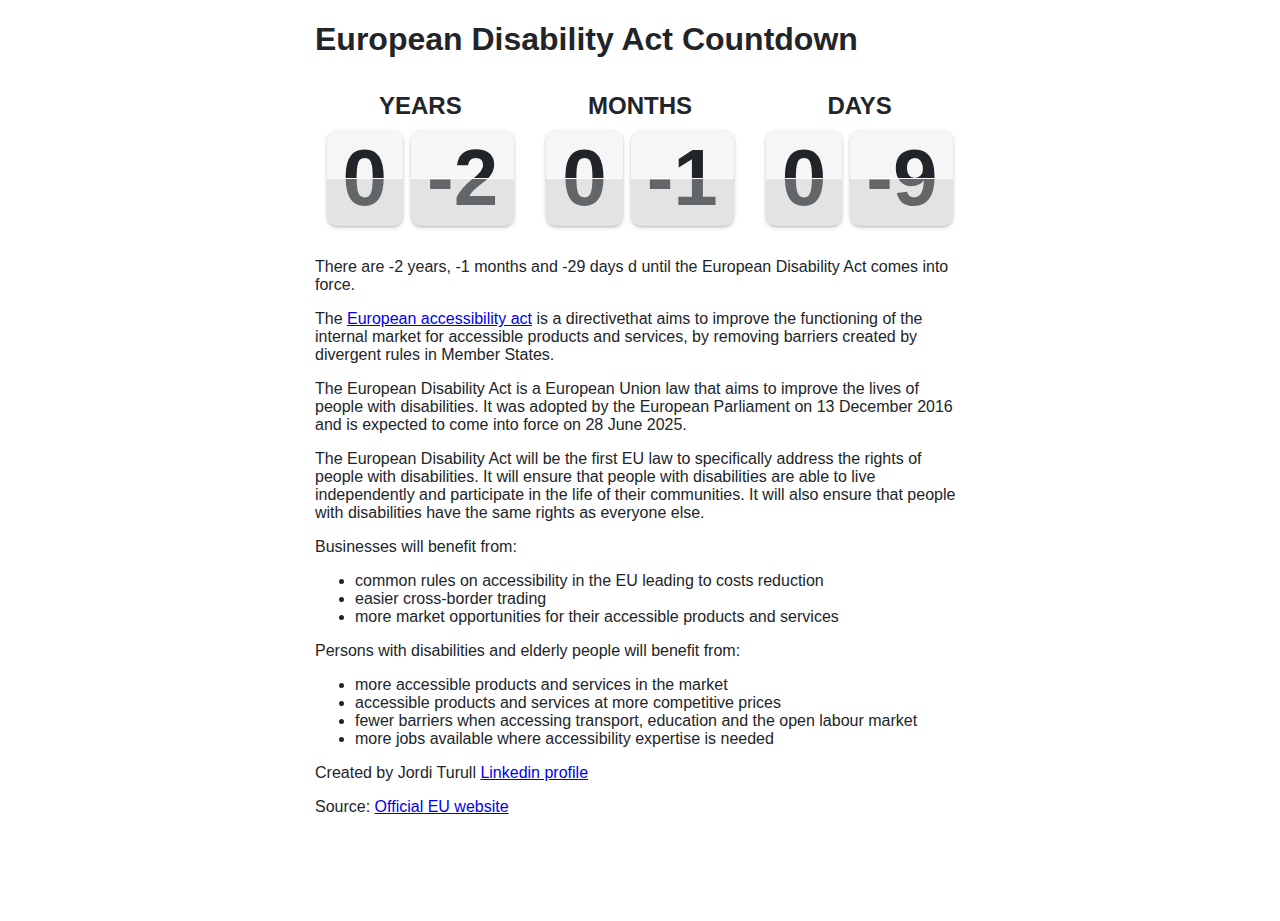
==== index.html @ bbeca7ce "fix: adjustments" ====
<!DOCTYPE html>
<html lang="en">
  <head>
    <title>European Disability Act Countdown</title>
    <meta name="viewport" content="width=device-width, initial-scale=1" />
    <meta
      name="description"
      content="Countdown for The European Disability Act is a European Union law that aims to
    improve the lives of people with disabilities."
    />
    <meta
      name="keywords"
      content="European Disability Act, European Union, law, disability, countdown, accessibility, a11y, A11yByXorx"
    />
    <meta name="author" content="Jordi Turull" />
    <meta name="robots" content="index, follow" />
    <style>
      html,
      body {
        height: 100%;
        width: 100%;
        margin: 0 auto;
        padding: 0;
        max-width: 650px;
      }
      body {
        font-family: "Helvetica Neue", Arial, Helvetica, sans-serif;
        font-size: 1rem;
        color: #212529;
        text-align: left;
        background-color: #fff;
      }
      .clock {
        display: flex;
        justify-content: center;
        align-items: center;
        gap: 2rem;
        margin: 2rem 0;
      }
      .clock > div {
        display: flex;
        flex-direction: column-reverse;
        justify-content: center;
        align-items: center;
      }
      .t {
        gap: 0.5rem;
        display: flex;
        flex-direction: row;
      }
      .d {
        font-size: 5rem;
        padding: 0.5rem 1rem;
        background-color: #f6f6f6;
        position: relative;
        border-radius: 10px;
        overflow: hidden;
        font-weight: 700;
        line-height: 1;
        box-shadow: rgba(50, 50, 93, 0.25) 0px 2px 5px -1px,
          rgba(0, 0, 0, 0.3) 0px 1px 3px -1px;
      }
      .d:before {
        content: "";
        display: block;
        left: 0;
        right: 0;
        top: 50%;
        bottom: 0;
        background: rgba(200, 200, 200, 0.4);
        position: absolute;
        border-top: 1px solid #fff;
      }
      .l {
        margin-bottom: 0.5rem;
        font-size: 1.5rem;
        line-height: 2rem;
        text-transform: uppercase;
        font-weight: 800;
      }
    </style>
  </head>
  <body>
    <noscript>
      <div class="no-script">
        <p>
          This page needs JavaScript to work properly. Please enable it to
          continue.
        </p>
      </div>
    </noscript>
    <header id="header">
      <h1>European Disability Act Countdown</h1>
    </header>
    <main id="container">
      <div class="clock" aria-hidden="true">
        <div class="yy">
          <div class="t">
            <div id="y-1" class="d">0</div>
            <div id="y-2" class="d">0</div>
          </div>
          <div class="l">Years</div>
        </div>
        <div class="mm">
          <div class="t">
            <div id="m-1" class="d">0</div>
            <div id="m-2" class="d">0</div>
          </div>
          <div class="l">Months</div>
        </div>
        <div class="dd">
          <div class="t">
            <div id="d-1" class="d">0</div>
            <div id="d-2" class="d">0</div>
          </div>
          <div class="l">Days</div>
        </div>
      </div>
      <div id="content">
        <p>
          There are <span id="countdown"></span> d until the European Disability
          Act comes into force.
        </p>
        <p>
          The
          <a
            href="https://eur-lex.europa.eu/legal-content/EN/TXT/?uri=CELEX%3A32019L0882"
            >European accessibility act</a
          >
          is a directivethat aims to improve the functioning of the internal
          market for accessible products and services, by removing barriers
          created by divergent rules in Member States.
        </p>
        <p>
          The European Disability Act is a European Union law that aims to
          improve the lives of people with disabilities. It was adopted by the
          European Parliament on 13 December 2016 and is expected to come into
          force on 28 June 2025.
        </p>
        <p>
          The European Disability Act will be the first EU law to specifically
          address the rights of people with disabilities. It will ensure that
          people with disabilities are able to live independently and
          participate in the life of their communities. It will also ensure that
          people with disabilities have the same rights as everyone else.
        </p>
        <p>Businesses will benefit from:</p>
        <ul>
          <li>
            common rules on accessibility in the EU leading to costs reduction
          </li>
          <li>easier cross-border trading</li>
          <li>
            more market opportunities for their accessible products and services
          </li>
        </ul>
        <p>Persons with disabilities and elderly people will benefit from:</p>
        <ul>
          <li>more accessible products and services in the market</li>
          <li>accessible products and services at more competitive prices</li>
          <li>
            fewer barriers when accessing transport, education and the open
            labour market
          </li>
          <li>more jobs available where accessibility expertise is needed</li>
        </ul>
      </div>
    </main>
    <footer>
      <p>
        Created by Jordi Turull
        <a href="https://www.linkedin.com/in/jorditurull/">Linkedin profile</a>
      </p>
      <p>
        Source:
        <a href="https://ec.europa.eu/social/main.jsp?catId=1202"
          >Official EU website</a
        >
      </p>
    </footer>
    <script>
      const ead = new Date("Jun 28, 2025 00:00:00").getTime(),
        n = new Date().getTime(),
        d = ead - n,
        y = Math.floor(d / 31536e6);
      document.getElementById("y-1").innerHTML = 0;
      const y2 = y % 10;
      document.getElementById("y-2").innerHTML = y2;
      const m = Math.floor((d % 31536e6) / 2592e6),
        mFirstDigit = Math.floor(m / 10);
      document.getElementById("m-1").innerHTML =
        mFirstDigit > 0 ? mFirstDigit : 0;
      const mSecondDigit = m % 10;
      document.getElementById("m-2").innerHTML = mSecondDigit;
      let dy = Math.floor((d % 31536e6) / 864e5);
      for (; dy >= 30; ) dy -= 30;
      const d1 = Math.floor(dy / 10);
      document.getElementById("d-1").innerHTML = d1 > 0 ? d1 : 0;
      const d2 = dy % 10;
      (document.getElementById("d-2").innerHTML = d2),
        (document.getElementById("countdown").innerHTML =
          y + " years, " + m + " months and " + dy + " days ");
    </script>
  </body>
</html>
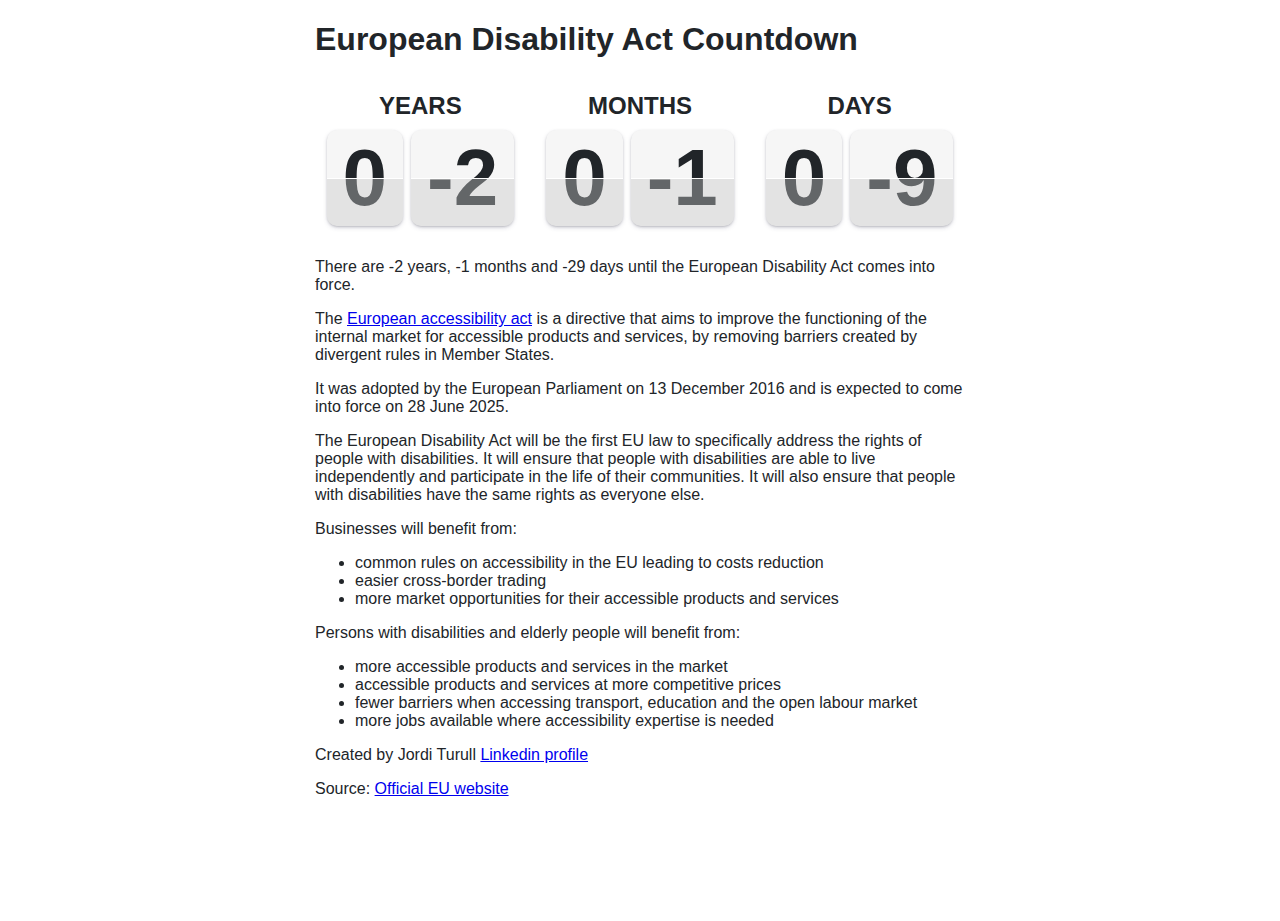
==== commit 05745afd: "fix: typos" ====
--- a/index.html
+++ b/index.html
@@ -118,7 +118,7 @@
       </div>
       <div id="content">
         <p>
-          There are <span id="countdown"></span> d until the European Disability
+          There are <span id="countdown"></span> until the European Disability
           Act comes into force.
         </p>
         <p>
@@ -127,15 +127,13 @@
             href="https://eur-lex.europa.eu/legal-content/EN/TXT/?uri=CELEX%3A32019L0882"
             >European accessibility act</a
           >
-          is a directivethat aims to improve the functioning of the internal
+          is a directive that aims to improve the functioning of the internal
           market for accessible products and services, by removing barriers
           created by divergent rules in Member States.
         </p>
         <p>
-          The European Disability Act is a European Union law that aims to
-          improve the lives of people with disabilities. It was adopted by the
-          European Parliament on 13 December 2016 and is expected to come into
-          force on 28 June 2025.
+          It was adopted by the European Parliament on 13 December 2016 and is
+          expected to come into force on 28 June 2025.
         </p>
         <p>
           The European Disability Act will be the first EU law to specifically
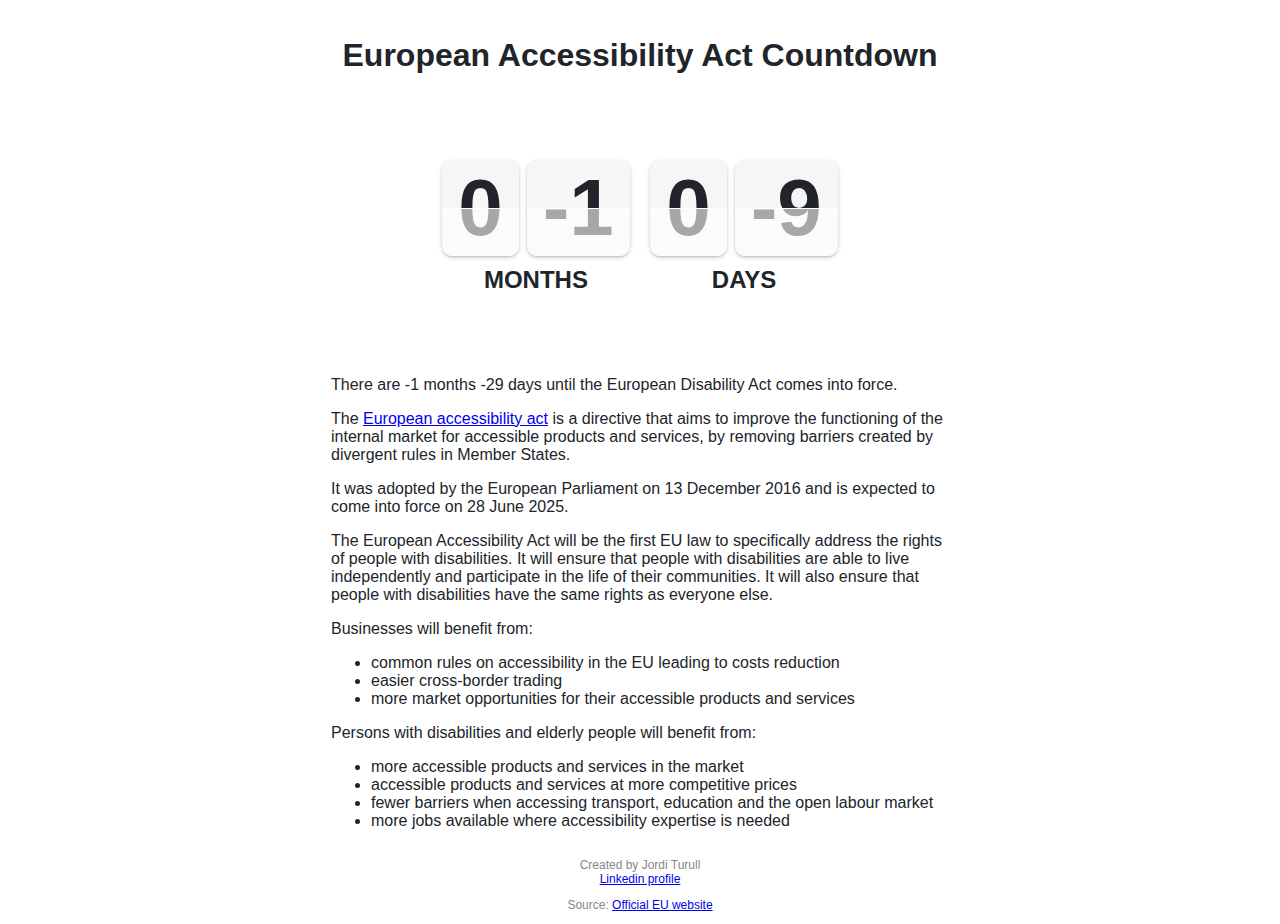
==== commit a8ea7c87: "Update index.html with latest minified JS" ====
--- a/index.html
+++ b/index.html
@@ -1,19 +1,26 @@
 <!DOCTYPE html>
 <html lang="en">
   <head>
-    <title>European Disability Act Countdown</title>
+    <title>European Accessibility Act Countdown</title>
     <meta name="viewport" content="width=device-width, initial-scale=1" />
     <meta
       name="description"
-      content="Countdown for The European Disability Act is a European Union law that aims to
+      content="Countdown for The European Accessibility Act is a European Union law that aims to
     improve the lives of people with disabilities."
     />
     <meta
       name="keywords"
-      content="European Disability Act, European Union, law, disability, countdown, accessibility, a11y, A11yByXorx"
+      content="European Disability Act, European Accessibility Act, European Union, law, disability, countdown, accessibility, a11y, A11yByXorx"
     />
     <meta name="author" content="Jordi Turull" />
     <meta name="robots" content="index, follow" />
+    <script
+      async
+      defer
+      data-website-id="e83d3d60-ba15-4dfb-9584-798329a6c301"
+      src="https://data.happergy.es/umami.js"
+      data-domains="ixorx.github.io,www.eaa-countdown.eu,eaa-countdown.eu"
+    ></script>
     <style>
       html,
       body {
@@ -22,6 +29,7 @@
         margin: 0 auto;
         padding: 0;
         max-width: 650px;
+        box-sizing: border-box;
       }
       body {
         font-family: "Helvetica Neue", Arial, Helvetica, sans-serif;
@@ -29,19 +37,21 @@
         color: #212529;
         text-align: left;
         background-color: #fff;
+        padding: 16px;
+        display: grid;
+        grid-template-rows: auto 1fr;
+      }
+      h1 {
+        text-align: center;
       }
       .clock {
-        display: flex;
-        justify-content: center;
-        align-items: center;
-        gap: 2rem;
         margin: 2rem 0;
+        text-align: center;
       }
       .clock > div {
-        display: flex;
-        flex-direction: column-reverse;
-        justify-content: center;
-        align-items: center;
+        display: inline-block;
+        text-align: center;
+        margin: 0 0.5rem;
       }
       .t {
         gap: 0.5rem;
@@ -49,8 +59,9 @@
         flex-direction: row;
       }
       .d {
-        font-size: 5rem;
-        padding: 0.5rem 1rem;
+        display: inline-block;
+        font-size: 3rem;
+        padding: 0.5rem;
         background-color: #f6f6f6;
         position: relative;
         border-radius: 10px;
@@ -67,16 +78,58 @@
         right: 0;
         top: 50%;
         bottom: 0;
-        background: rgba(200, 200, 200, 0.4);
+        background: rgba(255, 255, 255, 0.6);
         position: absolute;
         border-top: 1px solid #fff;
       }
       .l {
         margin-bottom: 0.5rem;
-        font-size: 1.5rem;
+        font-size: 1rem;
         line-height: 2rem;
         text-transform: uppercase;
         font-weight: 800;
+      }
+      footer {
+        text-align: center;
+        color: #888;
+        font-size: 0.75rem;
+      }
+      a:focus {
+        outline: 2px dashed #bb86fd;
+      }
+      @media screen and (min-width: 550px) {
+        .d {
+          padding: 0.5rem 1rem;
+          font-size: 5rem;
+        }
+        .clock {
+          margin: 4rem auto;
+        }
+        .l {
+          font-size: 1.5rem;
+          line-height: 3rem;
+        }
+      }
+      @media (prefers-color-scheme: dark) {
+        body {
+          background: #292929;
+          color: #f2e7ff;
+        }
+        a {
+          color: #bb86fd;
+          text-decoration: underline;
+        }
+        footer {
+          color: #ccc;
+        }
+        .d {
+          background-color: #23036a;
+          color: #995eff;
+        }
+        .d::before {
+          background: rgba(35, 3, 106, 0.5);
+          border-top: 1px solid #777;
+        }
       }
     </style>
   </head>
@@ -90,17 +143,10 @@
       </div>
     </noscript>
     <header id="header">
-      <h1>European Disability Act Countdown</h1>
+      <h1>European Accessibility Act Countdown</h1>
     </header>
-    <main id="container">
+    <main>
       <div class="clock" aria-hidden="true">
-        <div class="yy">
-          <div class="t">
-            <div id="y-1" class="d">0</div>
-            <div id="y-2" class="d">0</div>
-          </div>
-          <div class="l">Years</div>
-        </div>
         <div class="mm">
           <div class="t">
             <div id="m-1" class="d">0</div>
@@ -136,11 +182,11 @@
           expected to come into force on 28 June 2025.
         </p>
         <p>
-          The European Disability Act will be the first EU law to specifically
-          address the rights of people with disabilities. It will ensure that
-          people with disabilities are able to live independently and
-          participate in the life of their communities. It will also ensure that
-          people with disabilities have the same rights as everyone else.
+          The European Accessibility Act will be the first EU law to
+          specifically address the rights of people with disabilities. It will
+          ensure that people with disabilities are able to live independently
+          and participate in the life of their communities. It will also ensure
+          that people with disabilities have the same rights as everyone else.
         </p>
         <p>Businesses will benefit from:</p>
         <ul>
@@ -166,7 +212,7 @@
     </main>
     <footer>
       <p>
-        Created by Jordi Turull
+        Created by Jordi Turull<br />
         <a href="https://www.linkedin.com/in/jorditurull/">Linkedin profile</a>
       </p>
       <p>
@@ -177,27 +223,7 @@
       </p>
     </footer>
     <script>
-      const ead = new Date("Jun 28, 2025 00:00:00").getTime(),
-        n = new Date().getTime(),
-        d = ead - n,
-        y = Math.floor(d / 31536e6);
-      document.getElementById("y-1").innerHTML = 0;
-      const y2 = y % 10;
-      document.getElementById("y-2").innerHTML = y2;
-      const m = Math.floor((d % 31536e6) / 2592e6),
-        mFirstDigit = Math.floor(m / 10);
-      document.getElementById("m-1").innerHTML =
-        mFirstDigit > 0 ? mFirstDigit : 0;
-      const mSecondDigit = m % 10;
-      document.getElementById("m-2").innerHTML = mSecondDigit;
-      let dy = Math.floor((d % 31536e6) / 864e5);
-      for (; dy >= 30; ) dy -= 30;
-      const d1 = Math.floor(dy / 10);
-      document.getElementById("d-1").innerHTML = d1 > 0 ? d1 : 0;
-      const d2 = dy % 10;
-      (document.getElementById("d-2").innerHTML = d2),
-        (document.getElementById("countdown").innerHTML =
-          y + " years, " + m + " months and " + dy + " days ");
+const eadDueDate=new Date("Jun 28, 2025 00:00:00").getTime(),now=new Date().getTime(),distance=eadDueDate-now,years=Math.floor(distance/31536e6);let months=Math.floor(distance%31536e6/2592e6);const monthsFirstDigit=Math.floor(months/10);document.getElementById("m-1").innerHTML=monthsFirstDigit>0?monthsFirstDigit:0;const monthsSecondDigit=months%10;document.getElementById("m-2").innerHTML=monthsSecondDigit;let days=Math.floor(distance%31536e6/864e5);for(;days>=30;)days-=30;const daysFirstDigit=Math.floor(days/10);document.getElementById("d-1").innerHTML=daysFirstDigit>0?daysFirstDigit:0;const daysSecondDigit=days%10;document.getElementById("d-2").innerHTML=daysSecondDigit,document.getElementById("countdown").innerHTML=months+" months "+days+" days ";
     </script>
   </body>
 </html>
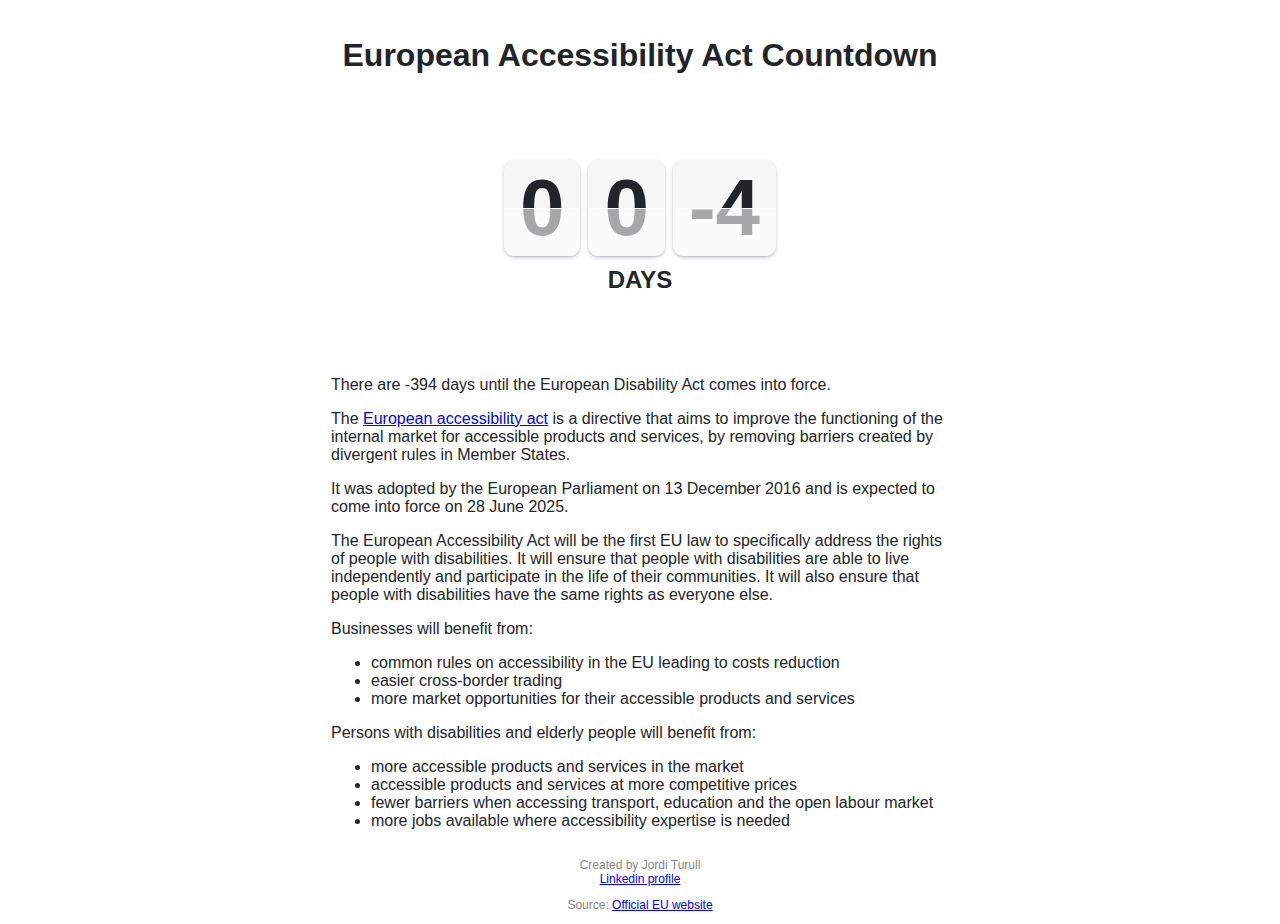
==== commit 5578c596: "fix: days" ====
--- a/index.html
+++ b/index.html
@@ -5,7 +5,7 @@
     <meta name="viewport" content="width=device-width, initial-scale=1" />
     <meta
       name="description"
-      content="Countdown for The European Accessibility Act is a European Union law that aims to
+      content="Countdown for The European Accessibility Act (EAA). EAA is the European Union law that aims to
     improve the lives of people with disabilities."
     />
     <meta
@@ -18,7 +18,7 @@
       async
       defer
       data-website-id="e83d3d60-ba15-4dfb-9584-798329a6c301"
-      src="https://data.happergy.es/umami.js"
+      src="https://data.happergy.es/script.js"
       data-domains="ixorx.github.io,www.eaa-countdown.eu,eaa-countdown.eu"
     ></script>
     <style>
@@ -147,15 +147,9 @@
     </header>
     <main>
       <div class="clock" aria-hidden="true">
-        <div class="mm">
-          <div class="t">
-            <div id="m-1" class="d">0</div>
-            <div id="m-2" class="d">0</div>
-          </div>
-          <div class="l">Months</div>
-        </div>
         <div class="dd">
           <div class="t">
+            <div id="d-0" class="d">0</div>
             <div id="d-1" class="d">0</div>
             <div id="d-2" class="d">0</div>
           </div>
@@ -223,7 +217,17 @@
       </p>
     </footer>
     <script>
-const eadDueDate=new Date("Jun 28, 2025 00:00:00").getTime(),now=new Date().getTime(),distance=eadDueDate-now,years=Math.floor(distance/31536e6);let months=Math.floor(distance%31536e6/2592e6);const monthsFirstDigit=Math.floor(months/10);document.getElementById("m-1").innerHTML=monthsFirstDigit>0?monthsFirstDigit:0;const monthsSecondDigit=months%10;document.getElementById("m-2").innerHTML=monthsSecondDigit;let days=Math.floor(distance%31536e6/864e5);for(;days>=30;)days-=30;const daysFirstDigit=Math.floor(days/10);document.getElementById("d-1").innerHTML=daysFirstDigit>0?daysFirstDigit:0;const daysSecondDigit=days%10;document.getElementById("d-2").innerHTML=daysSecondDigit,document.getElementById("countdown").innerHTML=months+" months "+days+" days ";
+      const eadDueDate = new Date("Jun 28, 2025 00:00:00").getTime();
+      const now = new Date().getTime();
+      const distance = eadDueDate - now;
+      const days = Math.round(distance / (1000 * 3600 * 24));
+      const d0 = Math.floor(days / 100);
+      document.getElementById("d-0").innerHTML = d0 > 0 ? d0 : 0;
+      const d1 = Math.floor(days / 10) % 10;
+      document.getElementById("d-1").innerHTML = d1 > 0 ? d1 : 0;
+      const d2 = Math.floor(days) % 10;
+      document.getElementById("d-2").innerHTML = d2;
+      document.getElementById("countdown").innerHTML = days + " days ";
     </script>
   </body>
 </html>
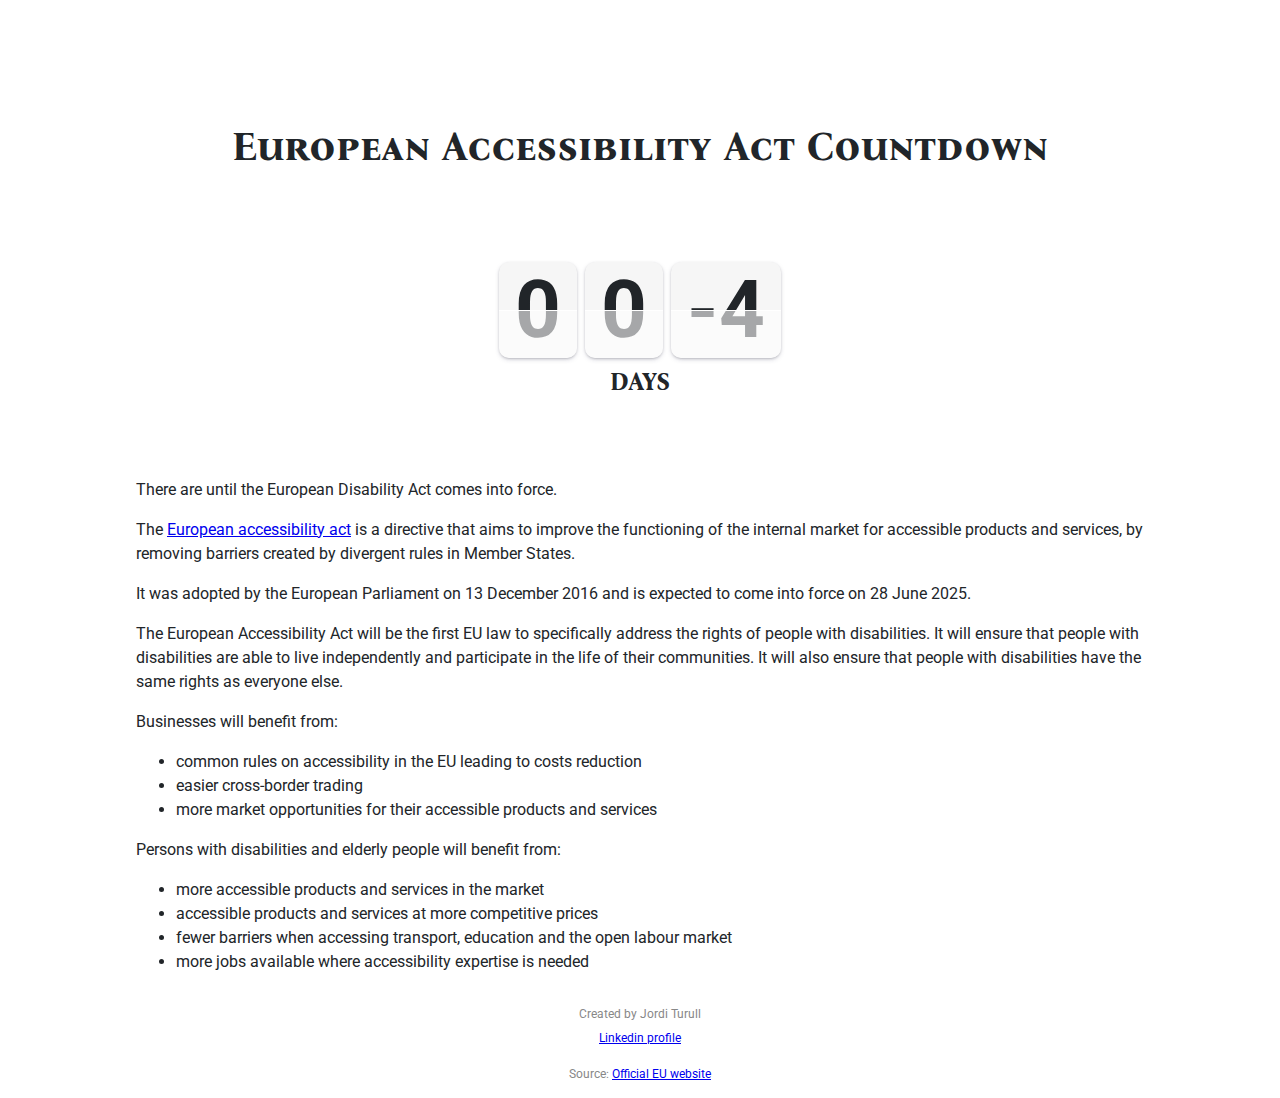
==== commit 66c0eb31: "feat: add menu component" ====
--- a/index.html
+++ b/index.html
@@ -1,4 +1,4 @@
-<!DOCTYPE html>
+<!doctype html>
 <html lang="en">
   <head>
     <title>European Accessibility Act Countdown</title>
@@ -12,6 +12,7 @@
       name="keywords"
       content="European Disability Act, European Accessibility Act, European Union, law, disability, countdown, accessibility, a11y, A11yByXorx"
     />
+    <meta charset="UTF-8" />
     <meta name="author" content="Jordi Turull" />
     <meta name="robots" content="index, follow" />
     <script
@@ -21,117 +22,13 @@
       src="https://data.happergy.es/script.js"
       data-domains="ixorx.github.io,www.eaa-countdown.eu,eaa-countdown.eu"
     ></script>
-    <style>
-      html,
-      body {
-        height: 100%;
-        width: 100%;
-        margin: 0 auto;
-        padding: 0;
-        max-width: 650px;
-        box-sizing: border-box;
-      }
-      body {
-        font-family: "Helvetica Neue", Arial, Helvetica, sans-serif;
-        font-size: 1rem;
-        color: #212529;
-        text-align: left;
-        background-color: #fff;
-        padding: 16px;
-        display: grid;
-        grid-template-rows: auto 1fr;
-      }
-      h1 {
-        text-align: center;
-      }
-      .clock {
-        margin: 2rem 0;
-        text-align: center;
-      }
-      .clock > div {
-        display: inline-block;
-        text-align: center;
-        margin: 0 0.5rem;
-      }
-      .t {
-        gap: 0.5rem;
-        display: flex;
-        flex-direction: row;
-      }
-      .d {
-        display: inline-block;
-        font-size: 3rem;
-        padding: 0.5rem;
-        background-color: #f6f6f6;
-        position: relative;
-        border-radius: 10px;
-        overflow: hidden;
-        font-weight: 700;
-        line-height: 1;
-        box-shadow: rgba(50, 50, 93, 0.25) 0px 2px 5px -1px,
-          rgba(0, 0, 0, 0.3) 0px 1px 3px -1px;
-      }
-      .d:before {
-        content: "";
-        display: block;
-        left: 0;
-        right: 0;
-        top: 50%;
-        bottom: 0;
-        background: rgba(255, 255, 255, 0.6);
-        position: absolute;
-        border-top: 1px solid #fff;
-      }
-      .l {
-        margin-bottom: 0.5rem;
-        font-size: 1rem;
-        line-height: 2rem;
-        text-transform: uppercase;
-        font-weight: 800;
-      }
-      footer {
-        text-align: center;
-        color: #888;
-        font-size: 0.75rem;
-      }
-      a:focus {
-        outline: 2px dashed #bb86fd;
-      }
-      @media screen and (min-width: 550px) {
-        .d {
-          padding: 0.5rem 1rem;
-          font-size: 5rem;
-        }
-        .clock {
-          margin: 4rem auto;
-        }
-        .l {
-          font-size: 1.5rem;
-          line-height: 3rem;
-        }
-      }
-      @media (prefers-color-scheme: dark) {
-        body {
-          background: #292929;
-          color: #f2e7ff;
-        }
-        a {
-          color: #bb86fd;
-          text-decoration: underline;
-        }
-        footer {
-          color: #ccc;
-        }
-        .d {
-          background-color: #23036a;
-          color: #995eff;
-        }
-        .d::before {
-          background: rgba(35, 3, 106, 0.5);
-          border-top: 1px solid #777;
-        }
-      }
-    </style>
+    <link rel="preconnect" href="https://fonts.googleapis.com" />
+    <link rel="preconnect" href="https://fonts.gstatic.com" crossorigin />
+    <link
+      href="https://fonts.googleapis.com/css2?family=Bona+Nova+SC:ital,wght@0,400;0,700;1,400&family=Roboto:ital,wght@0,100..900;1,100..900&display=swap"
+      rel="stylesheet"
+    />
+    <link rel="stylesheet" href="styles.css" />
   </head>
   <body>
     <noscript>
@@ -216,18 +113,15 @@
         >
       </p>
     </footer>
+    <script src="time.js"></script>
     <script>
-      const eadDueDate = new Date("Jun 28, 2025 00:00:00").getTime();
-      const now = new Date().getTime();
-      const distance = eadDueDate - now;
-      const days = Math.round(distance / (1000 * 3600 * 24));
-      const d0 = Math.floor(days / 100);
-      document.getElementById("d-0").innerHTML = d0 > 0 ? d0 : 0;
-      const d1 = Math.floor(days / 10) % 10;
-      document.getElementById("d-1").innerHTML = d1 > 0 ? d1 : 0;
-      const d2 = Math.floor(days) % 10;
-      document.getElementById("d-2").innerHTML = d2;
-      document.getElementById("countdown").innerHTML = days + " days ";
+      document.addEventListener("DOMContentLoaded", function () {
+        const { days, d0, d1, d2 } = calculateCountdown("2025-06-28T00:00:00");
+        document.getElementById("d-0").innerHTML = d0;
+        document.getElementById("d-1").innerHTML = d1;
+        document.getElementById("d-2").innerHTML = d2;
+        document.getElementById("countdown").innerHTML = days + " days";
+      });
     </script>
   </body>
 </html>
--- a/styles.css
+++ b/styles.css
@@ -0,0 +1,167 @@
+* {
+  box-sizing: border-box;
+}
+
+html,
+body {
+  height: 100%;
+  width: 100%;
+  margin: 0 auto;
+  padding: 0;
+  max-width: 750px;
+  box-sizing: border-box;
+}
+body {
+  font-family: "Roboto", Arial, Helvetica, sans-serif;
+  font-size: 1rem;
+  font-optical-sizing: auto;
+  font-weight: 400;
+  font-style: normal;
+  font-variation-settings: "wdth" 100;
+  color: #212529;
+  text-align: left;
+  background-color: #fff;
+  padding: 16px;
+  display: grid;
+  grid-template-rows: auto 1fr;
+}
+h1 {
+  font-family: "Bona Nova SC", serif;
+  text-align: center;
+  font-size: 2rem;
+}
+h2,
+h3,
+h4 {
+  font-family: "Bona Nova SC", serif;
+  font-weight: 400;
+  font-style: normal;
+}
+h2 {
+  font-size: 1.5rem;
+}
+h3 {
+  font-size: 1.2rem;
+}
+p,
+li {
+  line-height: 1.5rem;
+}
+.divider {
+  height: 1px;
+  width: 90%;
+  margin: 3rem auto;
+  background-color: #212529;
+  opacity: 0.2;
+}
+.clock {
+  margin: 2rem 0;
+  text-align: center;
+}
+.clock > div {
+  display: inline-block;
+  text-align: center;
+  margin: 0 0.5rem;
+}
+.t {
+  gap: 0.5rem;
+  display: flex;
+  flex-direction: row;
+}
+.d {
+  display: inline-block;
+  font-size: 3rem;
+  padding: 0.5rem;
+  background-color: #f6f6f6;
+  position: relative;
+  border-radius: 10px;
+  overflow: hidden;
+  font-weight: 700;
+  line-height: 1;
+  box-shadow:
+    rgba(50, 50, 93, 0.25) 0px 2px 5px -1px,
+    rgba(0, 0, 0, 0.3) 0px 1px 3px -1px;
+}
+.d:before {
+  content: "";
+  display: block;
+  left: 0;
+  right: 0;
+  top: 50%;
+  bottom: 0;
+  background: rgba(255, 255, 255, 0.6);
+  position: absolute;
+  border-top: 1px solid #fff;
+}
+.l {
+  font-family: "Bona Nova SC", serif;
+  margin-bottom: 0.5rem;
+  font-size: 1rem;
+  line-height: 2rem;
+  text-transform: uppercase;
+  font-weight: 800;
+}
+footer {
+  text-align: center;
+  color: #888;
+  font-size: 0.75rem;
+}
+a:focus {
+  outline: 2px dashed #bb86fd;
+}
+@media screen and (min-width: 768px) {
+  html,
+  body {
+    max-width: 1200px;
+    padding: 3rem;
+  }
+  .layout {
+    display: grid;
+    grid-template-columns: 1fr 3fr;
+    gap: 2rem;
+  }
+  h1 {
+    font-size: 2.5rem;
+  }
+  h2 {
+    font-size: 2rem;
+  }
+  h3 {
+    font-size: 1.6rem;
+  }
+  .d {
+    padding: 0.5rem 1rem;
+    font-size: 5rem;
+  }
+  .clock {
+    margin: 4rem auto;
+  }
+  .l {
+    font-size: 1.5rem;
+    line-height: 3rem;
+  }
+}
+@media (prefers-color-scheme: dark) {
+  body {
+    background: #292929;
+    color: #f2e7ff;
+  }
+  .divider {
+    background-color: #f2e7ff;
+  }
+  a {
+    color: #bb86fd;
+    text-decoration: underline;
+  }
+  footer {
+    color: #ccc;
+  }
+  .d {
+    background-color: #23036a;
+    color: #ab7aff;
+  }
+  .d::before {
+    background: rgba(35, 3, 106, 0.5);
+    border-top: 1px solid #777;
+  }
+}
